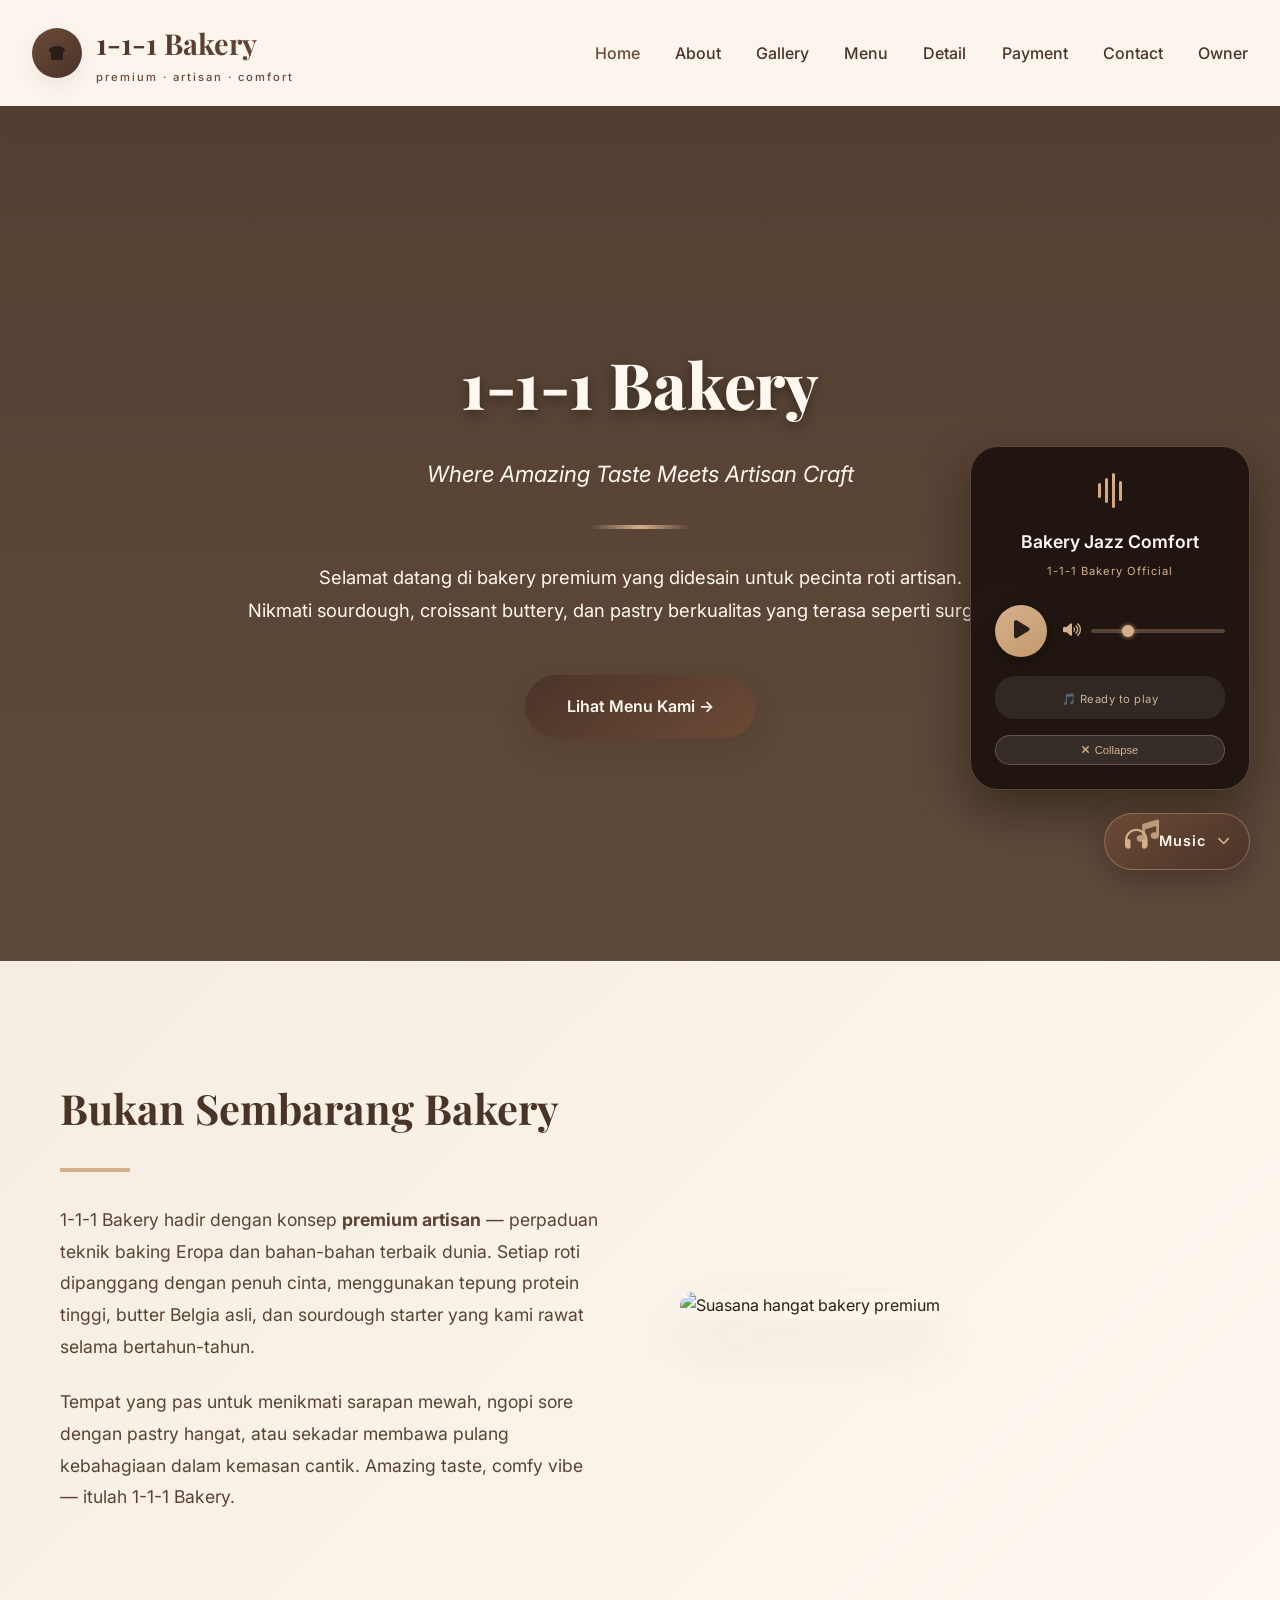
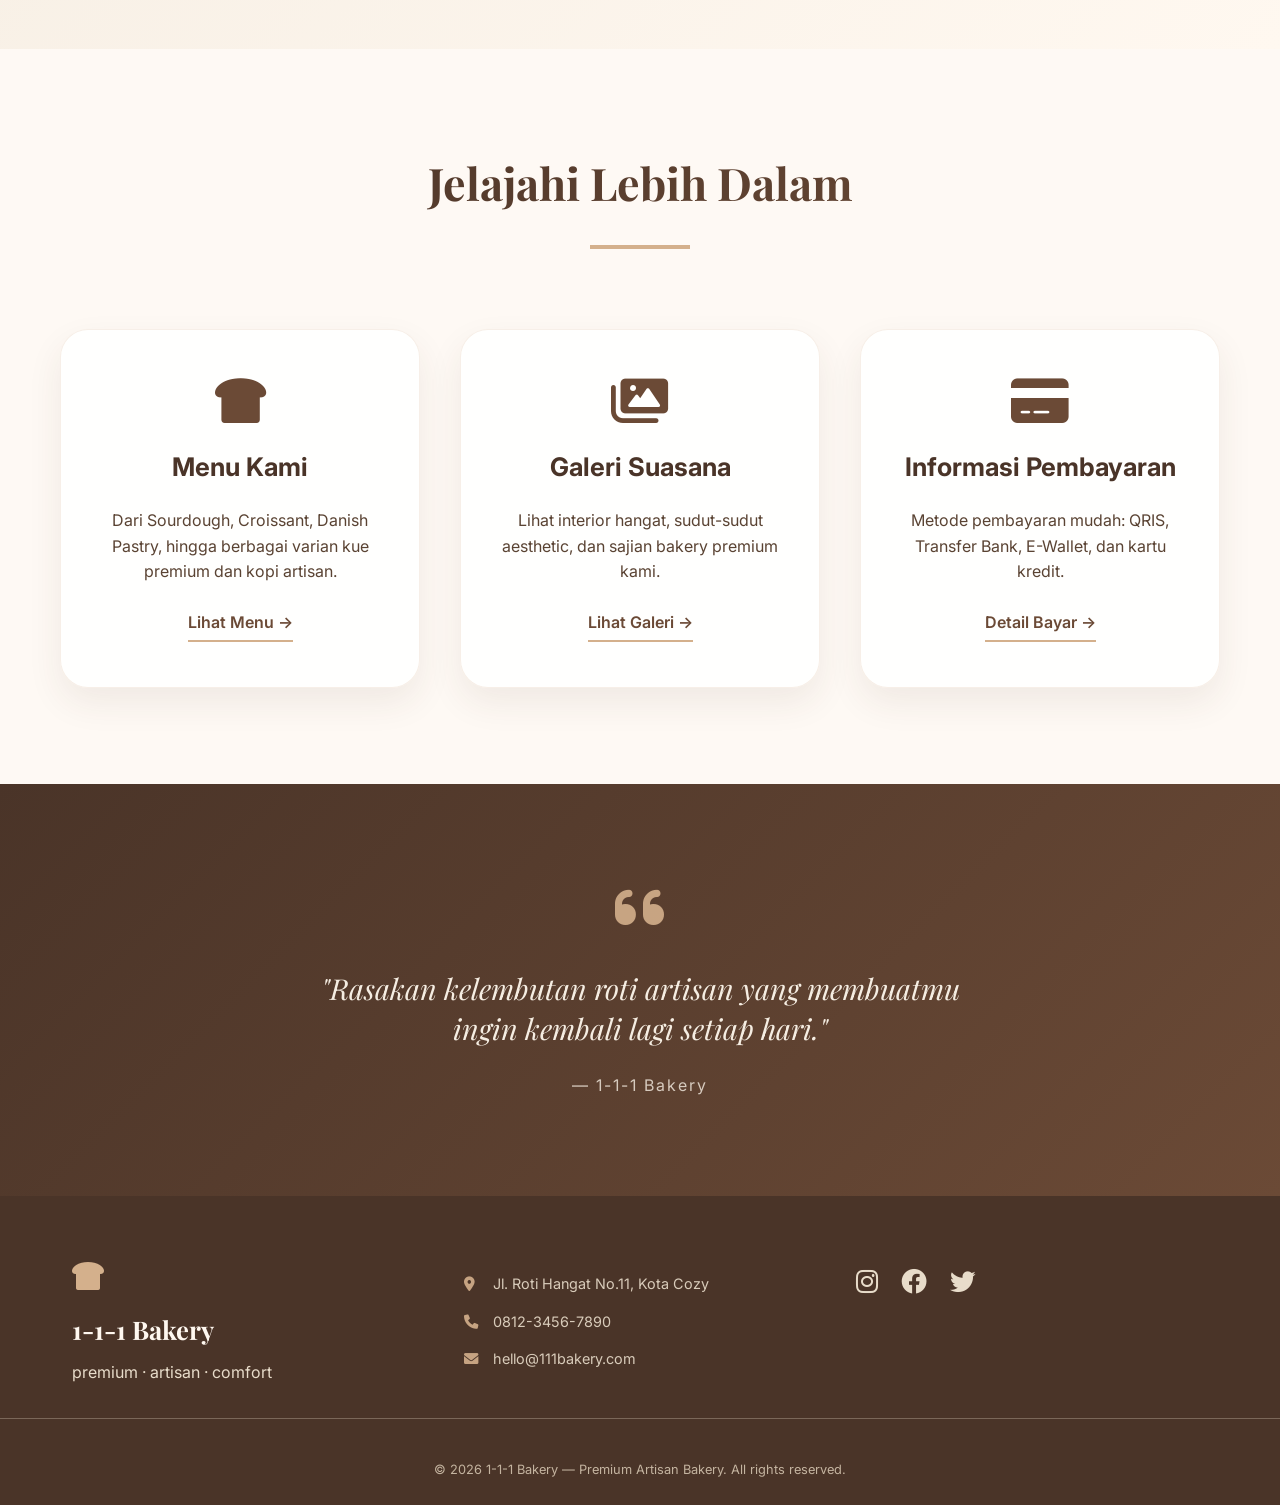
==== index.html @ 911820f9 "Update index.html" ====
<!DOCTYPE html>
<html lang="id">
<head>
    <meta charset="UTF-8">
    <meta name="viewport" content="width=device-width, initial-scale=1.0">
    <title>1-1-1 Bakery | Premium Bakery Artisan - Amazing Taste</title>
    
    <link rel="stylesheet" href="https://cdnjs.cloudflare.com/ajax/libs/font-awesome/6.0.0-beta3/css/all.min.css">
    
    <link href="https://fonts.googleapis.com/css2?family=Inter:opsz,wght@14..32,300;400;500;600;700&family=Playfair+Display:wght@400;500;600;700&display=swap" rel="stylesheet">
    
    <link rel="stylesheet" href="index.css">
</head>
<body>

    
    <audio id="bgMusic" loop preload="auto">
        <source src="YTDown.com_YouTube_10-Minute-Countdown-Timer-Cozy-Coffee-Sh_Media_ASWdTkiqeTQ_009_128k.mp3" type="audio/mpeg">
    </audio>

    
    <nav class="navbar">
        <div class="logo-area">
            <div class="logo-circle">
                <i class="fas fa-bread-slice"></i>
            </div>
            <div class="logo-text">
                <h1>1-1-1 Bakery</h1>
                <p>premium · artisan · comfort</p>
            </div>
        </div>
        <ul class="nav-links">
            <li><a href="index.html" class="active">Home</a></li>
            <li><a href="about.html">About</a></li>
            <li><a href="gallery.html">Gallery</a></li>
            <li><a href="menu.html">Menu</a></li>
            <li><a href="detail.html">Detail</a></li>
            <li><a href="payment.html">Payment</a></li>
            <li><a href="contact.html">Contact</a></li>
            <li><a href="owner.html">Owner</a></li>
          
        </ul>
    </nav>

    
    <section class="hero">
        <div class="hero-content">
            <h1>1-1-1 Bakery</h1>
            <p class="tagline">Where Amazing Taste Meets Artisan Craft</p>
            <div class="hero-divider"></div>
            <p class="hero-desc">Selamat datang di bakery premium yang didesain untuk pecinta roti artisan.<br> 
            Nikmati sourdough, croissant buttery, dan pastry berkualitas yang terasa seperti surga kecil.</p>
            <a href="menu.html" class="btn-primary">Lihat Menu Kami →</a>
        </div>
    </section>

    
    <section class="intro-story">
        <div class="container">
            <div class="story-text">
                <h2>Bukan Sembarang Bakery</h2>
                <p>1-1-1 Bakery hadir dengan konsep <strong>premium artisan</strong> — perpaduan teknik baking Eropa dan bahan-bahan terbaik dunia. Setiap roti dipanggang dengan penuh cinta, menggunakan tepung protein tinggi, butter Belgia asli, dan sourdough starter yang kami rawat selama bertahun-tahun.</p>
                <p>Tempat yang pas untuk menikmati sarapan mewah, ngopi sore dengan pastry hangat, atau sekadar membawa pulang kebahagiaan dalam kemasan cantik. Amazing taste, comfy vibe — itulah 1-1-1 Bakery.</p>
            </div>
            <div class="story-image">
                <img src="images/poto 1.jpg" alt="Suasana hangat bakery premium">
            </div>
        </div>
    </section>

   
    <section class="preview-cards">
        <div class="container">
            <h2 class="section-title">Jelajahi Lebih Dalam</h2>
            <div class="cards-grid">
                <div class="card">
                    <div class="card-icon"><i class="fas fa-bread-slice"></i></div>
                    <h3>Menu Kami</h3>
                    <p>Dari Sourdough, Croissant, Danish Pastry, hingga berbagai varian kue premium dan kopi artisan.</p>
                    <a href="menu.html" class="card-link">Lihat Menu →</a>
                </div>
                <div class="card">
                    <div class="card-icon"><i class="fas fa-images"></i></div>
                    <h3>Galeri Suasana</h3>
                    <p>Lihat interior hangat, sudut-sudut aesthetic, dan sajian bakery premium kami.</p>
                    <a href="gallery.html" class="card-link">Lihat Galeri →</a>
                </div>
                <div class="card">
                    <div class="card-icon"><i class="fas fa-credit-card"></i></div>
                    <h3>Informasi Pembayaran</h3>
                    <p>Metode pembayaran mudah: QRIS, Transfer Bank, E-Wallet, dan kartu kredit.</p>
                    <a href="payment.html" class="card-link">Detail Bayar →</a>
                </div>
            </div>
        </div>
    </section>

   
    <section class="quote-section">
        <div class="quote-content">
            <i class="fas fa-quote-left"></i>
            <p>"Rasakan kelembutan roti artisan yang membuatmu ingin kembali lagi setiap hari."</p>
            <span>— 1-1-1 Bakery</span>
        </div>
    </section>

   
    <footer>
        <div class="footer-content">
            <div class="footer-logo">
                <i class="fas fa-bread-slice"></i>
                <h3>1-1-1 Bakery</h3>
                <p>premium · artisan · comfort</p>
            </div>
            <div class="footer-contact">
                <p><i class="fas fa-map-marker-alt"></i> Jl. Roti Hangat No.11, Kota Cozy</p>
                <p><i class="fas fa-phone"></i> 0812-3456-7890</p>
                <p><i class="fas fa-envelope"></i> hello@111bakery.com</p>
            </div>
            <div class="footer-social">
                <a href="#"><i class="fab fa-instagram"></i></a>
                <a href="#"><i class="fab fa-facebook"></i></a>
                <a href="#"><i class="fab fa-twitter"></i></a>
            </div>
        </div>
        <div class="footer-bottom">
            <p>&copy; 2026 1-1-1 Bakery — Premium Artisan Bakery. All rights reserved.</p>
        </div>
    </footer>

   
    <div class="music-player-popup" id="musicPopup">
        <div class="music-toggle" id="musicToggle">
            <div class="music-icon-container">
                <i class="fas fa-headphones"></i>
                <i class="fas fa-music music-note"></i>
            </div>
            <span class="toggle-text">Music</span>
            <i class="fas fa-chevron-up expand-icon"></i>
        </div>
        
        <div class="music-player-content" id="musicContent">
            <div class="player-header">
                <div class="player-wave">
                    <span></span><span></span><span></span><span></span>
                </div>
                <h4>Bakery Jazz Comfort</h4>
                <p>1-1-1 Bakery Official</p>
            </div>
            
            <div class="player-controls">
                <button id="playPauseMusicBtn" class="play-pause-btn">
                    <i class="fas fa-play"></i>
                </button>
                <div class="volume-control">
                    <i class="fas fa-volume-up"></i>
                    <input type="range" id="volumeSlider" min="0" max="100" value="25">
                </div>
            </div>
            
            <div class="music-status" id="musicStatus">
                <span class="status-text">🎵 Ready to play</span>
            </div>
            
            <button id="closeMusicBtn" class="close-music-btn">
                <i class="fas fa-times"></i> Collapse
            </button>
        </div>
    </div>

    <script>
       
        const musicPopup = document.getElementById('musicPopup');
        const musicToggle = document.getElementById('musicToggle');
        const musicContent = document.getElementById('musicContent');
        const playPauseBtn = document.getElementById('playPauseMusicBtn');
        const volumeSlider = document.getElementById('volumeSlider');
        const musicStatus = document.getElementById('musicStatus');
        const closeBtn = document.getElementById('closeMusicBtn');
        
        const bgMusic = document.getElementById('bgMusic');
        
        let isExpanded = false;
        let isMusicPlaying = false;
        
        bgMusic.volume = 0.25;
        bgMusic.loop = true;
        
        // Toggle popup expand/collapse
        musicToggle.addEventListener('click', (e) => {
            e.stopPropagation();
            isExpanded = !isExpanded;
            if (isExpanded) {
                musicPopup.classList.add('expanded');
                musicToggle.querySelector('.expand-icon').classList.remove('fa-chevron-up');
                musicToggle.querySelector('.expand-icon').classList.add('fa-chevron-down');
            } else {
                musicPopup.classList.remove('expanded');
                musicToggle.querySelector('.expand-icon').classList.remove('fa-chevron-down');
                musicToggle.querySelector('.expand-icon').classList.add('fa-chevron-up');
            }
        });
        
       
        playPauseBtn.addEventListener('click', () => {
            if (isMusicPlaying) {
                bgMusic.pause();
                playPauseBtn.innerHTML = '<i class="fas fa-play"></i>';
                musicStatus.innerHTML = '<span class="status-text">⏸️ Music paused</span>';
                isMusicPlaying = false;
                musicToggle.classList.remove('playing');
            } else {
                bgMusic.play().catch(e => {
                    musicStatus.innerHTML = '<span class="status-text">⚠️ Click anywhere first to enable audio</span>';
                });
                playPauseBtn.innerHTML = '<i class="fas fa-pause"></i>';
                musicStatus.innerHTML = '<span class="status-text">🎧 Now playing: Jazz Music</span>';
                isMusicPlaying = true;
                musicToggle.classList.add('playing');
            }
        });
        
      
        volumeSlider.addEventListener('input', (e) => {
            const volume = e.target.value / 100;
            bgMusic.volume = volume;
            if (volume === 0) {
                document.querySelector('.volume-control i').className = 'fas fa-volume-mute';
            } else if (volume < 0.5) {
                document.querySelector('.volume-control i').className = 'fas fa-volume-down';
            } else {
                document.querySelector('.volume-control i').className = 'fas fa-volume-up';
            }
        });
        
       
        closeBtn.addEventListener('click', () => {
            isExpanded = false;
            musicPopup.classList.remove('expanded');
            musicToggle.querySelector('.expand-icon').classList.remove('fa-chevron-down');
            musicToggle.querySelector('.expand-icon').classList.add('fa-chevron-up');
        });
        
    
        setTimeout(() => {
            if (!localStorage.getItem('musicHintShown')) {
                isExpanded = true;
                musicPopup.classList.add('expanded');
                musicToggle.querySelector('.expand-icon').classList.remove('fa-chevron-up');
                musicToggle.querySelector('.expand-icon').classList.add('fa-chevron-down');
                localStorage.setItem('musicHintShown', 'true');
                setTimeout(() => {
                    if (isExpanded) {
                        isExpanded = false;
                        musicPopup.classList.remove('expanded');
                        musicToggle.querySelector('.expand-icon').classList.remove('fa-chevron-down');
                        musicToggle.querySelector('.expand-icon').classList.add('fa-chevron-up');
                    }
                }, 4000);
            }
        }, 1000);
    </script>
</body>
</html>
---- index.css ----
* {
    margin: 0;
    padding: 0;
    box-sizing: border-box;
}

body {
    font-family: 'Inter', -apple-system, BlinkMacSystemFont, sans-serif;
    background-color: #D4B08C;
    color: #2A1F18;
    line-height: 1.7;
    scroll-behavior: smooth;
    overflow-x: hidden;
}


:root {
    --warm-brown: #4A3428;
    --wood-brown: #6B4A36;
    --soft-gold: #D4B08C;
    --cream-warm: #FEF9F4;
    --beige-soft: #F5EDE2;
    --milk-white: #FFF8F0;
    --warm-shadow: rgba(75, 52, 40, 0.08);
}

.container {
    max-width: 1200px;
    margin: 0 auto;
    padding: 0 20px;
}


.navbar {
    background: rgba(254, 249, 244, 0.95);
    backdrop-filter: blur(25px);
    box-shadow: 0 8px 32px var(--warm-shadow);
    padding: 1.2rem 2rem;
    display: flex;
    justify-content: space-between;
    align-items: center;
    position: sticky;
    top: 0;
    z-index: 1000;
    animation: slideDownSoft 1s cubic-bezier(0.34, 0.16, 0.25, 1);
}

@keyframes slideDownSoft {
    from { transform: translateY(-100%); opacity: 0; }
    to { transform: translateY(0); opacity: 1; }
}

.logo-area {
    display: flex;
    align-items: center;
    gap: 14px;
}

.logo-circle {
    background: linear-gradient(145deg, var(--wood-brown), var(--warm-brown));
    width: 50px;
    height: 50px;
    border-radius: 50%;
    display: flex;
    align-items: center;
    justify-content: center;
    box-shadow: 0 8px 20px var(--warm-shadow);
    transition: all 0.5s cubic-bezier(0.34, 1.56, 0.64, 1);
    animation: softFloat 7s ease-in-out infinite;
}

@keyframes softFloat {
    0%, 100% { transform: translateY(0) scale(1); }
    50% { transform: translateY(-3px) scale(1.03); }
}

.logo-circle:hover {
    transform: scale(1.08) rotate(180deg);
}

.logo-circle img {
    width: 120%;
    height: 120%;
    object-fit: contain;
}

.logo-text h1 {
    font-family: 'Playfair Display', serif;
    font-size: 1.8rem;
    background: linear-gradient(135deg, var(--warm-brown), var(--wood-brown));
    -webkit-background-clip: text;
    -webkit-text-fill-color: transparent;
    background-clip: text;
}

.logo-text p {
    font-size: 0.7rem;
    font-weight: 500;
    color: var(--wood-brown);
    letter-spacing: 2px;
}

.nav-links {
    display: flex;
    gap: 2.2rem;
    list-style: none;
}

.nav-links a {
    text-decoration: none;
    font-weight: 500;
    color: var(--warm-brown);
    position: relative;
    padding: 10px 0;
    transition: all 0.4s ease;
}

.nav-links a::before {
    content: '';
    position: absolute;
    width: 0;
    height: 2px;
    bottom: 0;
    left: 50%;
    background: var(--soft-gold);
    transition: width 0.4s ease;
    transform: translateX(-50%);
}

.nav-links a:hover::before {
    width: 100%;
}

.nav-links a:hover,
.nav-links a.active {
    color: var(--wood-brown);
    transform: translateY(-1px);
}



.hero {
    background: url("bg.png") center/cover no-repeat;
    min-height: 95vh;
    display: flex;
    align-items: center;
    justify-content: center;
    text-align: center;
    position: relative;
}

.hero::before {
    content: '';
    position: absolute;
    top: 0;
    left: 0;
    right: 0;
    bottom: 0;
    background: rgba(0, 0, 0, 0.2);
    z-index: 1;
}

.hero-content {
    position: relative;
    z-index: 2;
    color: #FFF8F0;
    max-width: 850px;
    padding: 3rem 2rem;
    animation: fadeInUpSoft 1.4s cubic-bezier(0.34, 0.16, 0.25, 1);
}

@keyframes fadeInUpSoft {
    from { opacity: 0; transform: translateY(40px); }
    to { opacity: 1; transform: translateY(0); }
}


.hero-content h1 {
    font-family: 'Playfair Display', serif;
    font-size: clamp(2.5rem, 5vw, 4.2rem);
    font-weight: 800;
    margin-bottom: 1rem;
    text-shadow: 0 4px 12px rgba(0,0,0,0.4);
    animation: heroTitleSoft 2s cubic-bezier(0.34, 1.56, 0.64, 1);
}

@keyframes heroTitleSoft {
    0% { opacity: 0; transform: scale(0.8) translateY(30px); }
    100% { opacity: 1; transform: scale(1) translateY(0); }
}

.tagline {
    font-size: 1.4rem;
    margin: 1rem 0 2rem;
    font-style: italic;
    opacity: 0;
    animation: fadeInUpSoft 1.2s 0.6s forwards;
}

.hero-divider {
    width: 100px;
    height: 4px;
    background: linear-gradient(90deg, transparent, var(--soft-gold), transparent);
    margin: 2rem auto;
    border-radius: 2px;
    opacity: 0;
    animation: fadeInUpSoft 1.2s 1.2s forwards;
}

.hero-desc {
    font-size: 1.15rem;
    margin-bottom: 3rem;
    line-height: 1.8;
    opacity: 0;
    animation: fadeInUpSoft 1.2s 1.6s forwards;
}

.btn-primary {
    display: inline-block;
    background: linear-gradient(145deg, var(--warm-brown), var(--wood-brown));
    color: #FFF8F0;
    padding: 18px 42px;
    border-radius: 50px;
    text-decoration: none;
    font-weight: 600;
    transition: all 0.5s cubic-bezier(0.34, 1.56, 0.64, 1);
    box-shadow: 0 10px 25px rgba(74,52,40,0.3);
    opacity: 0;
    animation: fadeInUpSoft 1.2s 2s forwards;
}

.btn-primary:hover {
    transform: translateY(-4px);
    box-shadow: 0 20px 40px rgba(74,52,40,0.4);
}








.hero {
    background: linear-gradient(rgba(74,52,40,0.78), rgba(74,52,40,0.68)), url('images/hero-bg.jpg');
    background-size: cover;
    background-position: center;
    min-height: 95vh;
    display: flex;
    align-items: center;
    justify-content: center;
    text-align: center;
    position: relative;
}

.hero-content {
    color: #FFF8F0;
    max-width: 850px;
    padding: 3rem 2rem;
    animation: fadeInUpSoft 1.4s cubic-bezier(0.34, 0.16, 0.25, 1);
}

@keyframes fadeInUpSoft {
    from { opacity: 0; transform: translateY(40px); }
    to { opacity: 1; transform: translateY(0); }
}


.hero-content h1 {
    font-family: 'Playfair Display', serif;
    font-size: clamp(2.5rem, 5vw, 4.2rem);
    font-weight: 800;
    margin-bottom: 1rem;
    text-shadow: 0 4px 12px rgba(0,0,0,0.4);
    animation: heroTitleSoft 2s cubic-bezier(0.34, 1.56, 0.64, 1);
}

@keyframes heroTitleSoft {
    0% { opacity: 0; transform: scale(0.8) translateY(30px); }
    100% { opacity: 1; transform: scale(1) translateY(0); }
}

.tagline {
    font-size: 1.4rem;
    margin: 1rem 0 2rem;
    font-style: italic;
    opacity: 0;
    animation: fadeInUpSoft 1.2s 0.6s forwards;
}

.hero-divider {
    width: 100px;
    height: 4px;
    background: linear-gradient(90deg, transparent, var(--soft-gold), transparent);
    margin: 2rem auto;
    border-radius: 2px;
    opacity: 0;
    animation: fadeInUpSoft 1.2s 1.2s forwards;
}

.hero-desc {
    font-size: 1.15rem;
    margin-bottom: 3rem;
    line-height: 1.8;
    opacity: 0;
    animation: fadeInUpSoft 1.2s 1.6s forwards;
}

.btn-primary {
    display: inline-block;
    background: linear-gradient(145deg, var(--warm-brown), var(--wood-brown));
    color: #FFF8F0;
    padding: 18px 42px;
    border-radius: 50px;
    text-decoration: none;
    font-weight: 600;
    transition: all 0.5s cubic-bezier(0.34, 1.56, 0.64, 1);
    box-shadow: 0 10px 25px rgba(74,52,40,0.3);
    opacity: 0;
    animation: fadeInUpSoft 1.2s 2s forwards;
}

.btn-primary:hover {
    transform: translateY(-4px);
    box-shadow: 0 20px 40px rgba(74,52,40,0.4);
}


.intro-story {
    padding: 7rem 2rem;
    background: linear-gradient(135deg, var(--beige-soft) 0%, var(--milk-white) 100%);
}

.intro-story .container {
    display: grid;
    grid-template-columns: 1fr 1fr;
    gap: 5rem;
    align-items: center;
}

.story-text h2 {
    font-family: 'Playfair Display', serif;
    font-size: 2.6rem;
    color: var(--warm-brown);
    margin-bottom: 2rem;
}

.story-text h2::after {
    content: '';
    display: block;
    width: 70px;
    height: 4px;
    background: var(--soft-gold);
    margin-top: 1.5rem;
}

.story-text p {
    color: #5A4333;
    line-height: 1.8;
    margin-bottom: 1.5rem;
    font-size: 1.1rem;
}

.story-image img {
    width: 100%;
    border-radius: 32px;
    box-shadow: 0 30px 60px var(--warm-shadow);
    transition: all 0.6s cubic-bezier(0.34, 1.56, 0.64, 1);
}

.story-image img:hover {
    transform: translateY(-10px);
}




.preview-cards {
    padding: 6rem 2rem;
    background: var(--cream-warm);
}

.section-title {
    text-align: center;
    font-family: 'Playfair Display', serif;
    font-size: 2.8rem;
    background: linear-gradient(135deg, var(--warm-brown), var(--wood-brown));
    -webkit-background-clip: text;
    -webkit-text-fill-color: transparent;
    margin-bottom: 5rem;
}

.section-title::after {
    content: '';
    display: block;
    width: 100px;
    height: 4px;
    background: var(--soft-gold);
    margin: 1.5rem auto 0;
}

.cards-grid {
    display: grid;
    grid-template-columns: repeat(auto-fit, minmax(300px, 1fr));
    gap: 2.5rem;
    max-width: 1200px;
    margin: 0 auto;
}

.card {
    background: rgba(255,255,255,0.9);
    border-radius: 28px;
    padding: 2.8rem 2.2rem;
    text-align: center;
    box-shadow: 0 15px 35px var(--warm-shadow);
    transition: all 0.5s cubic-bezier(0.34, 1.56, 0.64, 1);
    border: 1px solid rgba(212,176,140,0.2);
}

.card:hover {
    transform: translateY(-10px);
    box-shadow: 0 25px 50px rgba(0,0,0,0.12);
}

.card-icon i {
    font-size: 3.2rem;
    color: var(--wood-brown);
    margin-bottom: 1.2rem;
}

.card h3 {
    font-size: 1.6rem;
    color: var(--warm-brown);
    margin-bottom: 1.2rem;
}

.card p {
    color: #5A4333;
    margin-bottom: 1.5rem;
    line-height: 1.6;
}

.card-link {
    display: inline-block;
    color: var(--wood-brown);
    font-weight: 600;
    text-decoration: none;
    border-bottom: 2px solid var(--soft-gold);
    padding-bottom: 4px;
    transition: all 0.3s ease;
}

.card-link:hover {
    color: var(--warm-brown);
    border-bottom-color: var(--warm-brown);
}


.quote-section {
    background: linear-gradient(135deg, var(--warm-brown), var(--wood-brown));
    color: #F5EDE2;
    text-align: center;
    padding: 6rem 2rem;
}

.quote-content i {
    font-size: 3.5rem;
    color: var(--soft-gold);
    margin-bottom: 2rem;
    opacity: 0.9;
}

.quote-content p {
    font-size: 1.8rem;
    font-family: 'Playfair Display', serif;
    font-style: italic;
    max-width: 700px;
    margin: 0 auto 1.5rem;
    line-height: 1.4;
}

.quote-content span {
    font-size: 1rem;
    letter-spacing: 2px;
    opacity: 0.8;
}


footer {
    background: var(--warm-brown);
    color: #E8DCCA;
    padding: 4rem 0 1.5rem;
}

.footer-content {
    display: grid;
    grid-template-columns: repeat(auto-fit, minmax(250px, 1fr));
    gap: 2.5rem;
    max-width: 1200px;
    margin: 0 auto;
    padding: 0 2rem;
}

.footer-logo i {
    font-size: 2rem;
    color: var(--soft-gold);
    margin-bottom: 1rem;
}

.footer-logo h3 {
    font-family: 'Playfair Display', serif;
    font-size: 1.6rem;
    margin-bottom: 0.5rem;
    color: #FFF8F0;
}

.footer-contact p {
    margin: 0.8rem 0;
    font-size: 0.9rem;
    opacity: 0.9;
}

.footer-contact i {
    width: 25px;
    color: var(--soft-gold);
}

.footer-social a {
    color: #E8DCCA;
    font-size: 1.6rem;
    margin-right: 1.2rem;
    transition: all 0.3s ease;
    display: inline-block;
}

.footer-social a:hover {
    color: var(--soft-gold);
    transform: translateY(-3px);
}

.footer-bottom {
    text-align: center;
    padding-top: 2.5rem;
    margin-top: 2rem;
    border-top: 1px solid rgba(232,220,202,0.3);
    font-size: 0.8rem;
    color: #C4B4A0;
}


.music-player-popup {
    position: fixed;
    bottom: 30px;
    right: 30px;
    z-index: 2000;
    font-family: 'Inter', sans-serif;
}


.music-toggle {
    background: linear-gradient(145deg, var(--warm-brown), #3D2A1F);
    backdrop-filter: blur(12px);
    padding: 14px 20px;
    border-radius: 60px;
    display: flex;
    align-items: center;
    gap: 12px;
    cursor: pointer;
    box-shadow: 0 10px 30px rgba(0,0,0,0.25);
    transition: all 0.4s cubic-bezier(0.34, 1.56, 0.64, 1);
    border: 1px solid rgba(212,176,140,0.4);
    position: relative;
    z-index: 2;
}

.music-toggle:hover {
    transform: scale(1.05);
    box-shadow: 0 15px 35px rgba(0,0,0,0.3);
    border-color: var(--soft-gold);
}

.music-toggle.playing {
    background: linear-gradient(145deg, var(--wood-brown), var(--warm-brown));
    animation: pulseGlow 2s ease-in-out infinite;
}

@keyframes pulseGlow {
    0%, 100% { box-shadow: 0 10px 30px rgba(212,176,140,0.3); }
    50% { box-shadow: 0 10px 35px rgba(212,176,140,0.6); }
}

.music-icon-container {
    position: relative;
}

.music-icon-container i {
    font-size: 1.4rem;
    color: var(--soft-gold);
}

.music-note {
    position: absolute;
    top: -8px;
    right: -12px;
    font-size: 0.7rem;
    opacity: 0.8;
}

.toggle-text {
    font-weight: 600;
    color: #FFF8F0;
    font-size: 0.9rem;
    letter-spacing: 1px;
}

.expand-icon {
    color: var(--soft-gold);
    font-size: 0.8rem;
    transition: transform 0.3s ease;
}


.music-player-content {
    position: absolute;
    bottom: 80px;
    right: 0;
    width: 280px;
    background: rgba(30, 20, 15, 0.95);
    backdrop-filter: blur(20px);
    border-radius: 28px;
    padding: 1.5rem;
    box-shadow: 0 20px 50px rgba(0,0,0,0.4);
    border: 1px solid rgba(212,176,140,0.3);
    opacity: 0;
    visibility: hidden;
    transform: translateY(20px) scale(0.95);
    transition: all 0.4s cubic-bezier(0.34, 1.56, 0.64, 1);
    pointer-events: none;
}

.music-player-popup.expanded .music-player-content {
    opacity: 1;
    visibility: visible;
    transform: translateY(0) scale(1);
    pointer-events: all;
}

.music-player-popup.expanded .music-toggle {
    background: linear-gradient(145deg, var(--wood-brown), var(--warm-brown));
}


.player-header {
    text-align: center;
    margin-bottom: 1.5rem;
}

.player-wave {
    display: flex;
    justify-content: center;
    align-items: center;
    gap: 4px;
    margin-bottom: 1rem;
    height: 40px;
}

.player-wave span {
    width: 3px;
    height: 20px;
    background: linear-gradient(180deg, var(--soft-gold), #D4A373);
    border-radius: 3px;
    animation: waveAnim 1.2s ease-in-out infinite;
}

.player-wave span:nth-child(1) { animation-delay: 0s; height: 15px; }
.player-wave span:nth-child(2) { animation-delay: 0.2s; height: 25px; }
.player-wave span:nth-child(3) { animation-delay: 0.4s; height: 35px; }
.player-wave span:nth-child(4) { animation-delay: 0.6s; height: 20px; }

@keyframes waveAnim {
    0%, 100% { transform: scaleY(1); }
    50% { transform: scaleY(0.5); }
}

.player-header h4 {
    color: #FFF8F0;
    font-size: 1.1rem;
    margin-bottom: 0.3rem;
    font-weight: 600;
}

.player-header p {
    color: var(--soft-gold);
    font-size: 0.7rem;
    letter-spacing: 1px;
}


.player-controls {
    display: flex;
    align-items: center;
    justify-content: space-between;
    gap: 1rem;
    margin-bottom: 1.2rem;
}

.play-pause-btn {
    width: 52px;
    height: 52px;
    border-radius: 50%;
    background: linear-gradient(145deg, var(--soft-gold), #C49A6C);
    border: none;
    cursor: pointer;
    display: flex;
    align-items: center;
    justify-content: center;
    transition: all 0.3s ease;
    box-shadow: 0 4px 15px rgba(0,0,0,0.3);
}

.play-pause-btn:hover {
    transform: scale(1.08);
    box-shadow: 0 8px 25px rgba(212,176,140,0.5);
}

.play-pause-btn i {
    font-size: 1.3rem;
    color: #2A1F18;
    margin-left: 2px;
}

.volume-control {
    display: flex;
    align-items: center;
    gap: 10px;
    flex: 1;
}

.volume-control i {
    color: var(--soft-gold);
    font-size: 0.9rem;
}

.volume-control input {
    flex: 1;
    height: 4px;
    -webkit-appearance: none;
    background: rgba(212,176,140,0.3);
    border-radius: 5px;
    outline: none;
    cursor: pointer;
}

.volume-control input::-webkit-slider-thumb {
    -webkit-appearance: none;
    width: 12px;
    height: 12px;
    border-radius: 50%;
    background: var(--soft-gold);
    cursor: pointer;
    box-shadow: 0 0 5px rgba(212,176,140,0.8);
}


.music-status {
    text-align: center;
    margin-bottom: 1rem;
    padding: 8px;
    background: rgba(255,255,255,0.08);
    border-radius: 20px;
}

.status-text {
    font-size: 0.7rem;
    color: #C4B4A0;
    letter-spacing: 0.5px;
}


.close-music-btn {
    width: 100%;
    background: rgba(255,255,255,0.1);
    border: 1px solid rgba(212,176,140,0.3);
    padding: 8px;
    border-radius: 40px;
    color: var(--soft-gold);
    font-size: 0.7rem;
    cursor: pointer;
    transition: all 0.3s ease;
    display: flex;
    align-items: center;
    justify-content: center;
    gap: 6px;
}

.close-music-btn:hover {
    background: rgba(212,176,140,0.2);
}


@media (max-width: 768px) {

 
    .navbar {
        padding: 1rem;
        flex-direction: column;
        align-items: flex-start;
    }

    .nav-links {
        flex-wrap: wrap;
        gap: 1rem;
        margin-top: 10px;
    }

  
    .about-hero {
        height: auto;
        padding: 100px 20px;
        border-radius: 0;
    }

    .hero-content h1 {
        font-size: 2rem;
    }

    .hero-content p {
        font-size: 1rem;
        padding: 12px 20px;
    }

   
    .container {
        grid-template-columns: 1fr; /* dari 2 kolom jadi 1 */
        gap: 40px;
        padding: 0 20px;
    }

    .story-image img {
        height: 300px;
    }

  
    .exp-row {
        grid-template-columns: 1fr;
        padding: 30px;
        gap: 30px;
    }

    .exp-row.reverse {
        direction: ltr;
    }

   
    .stats .container {
        flex-direction: column;
        gap: 2rem;
    }

    
    .timeline {
        border-radius: 0;
        padding: 80px 20px;
    }

   
    .footer-content {
        flex-direction: column;
        text-align: center;
        align-items: center;
    }

}
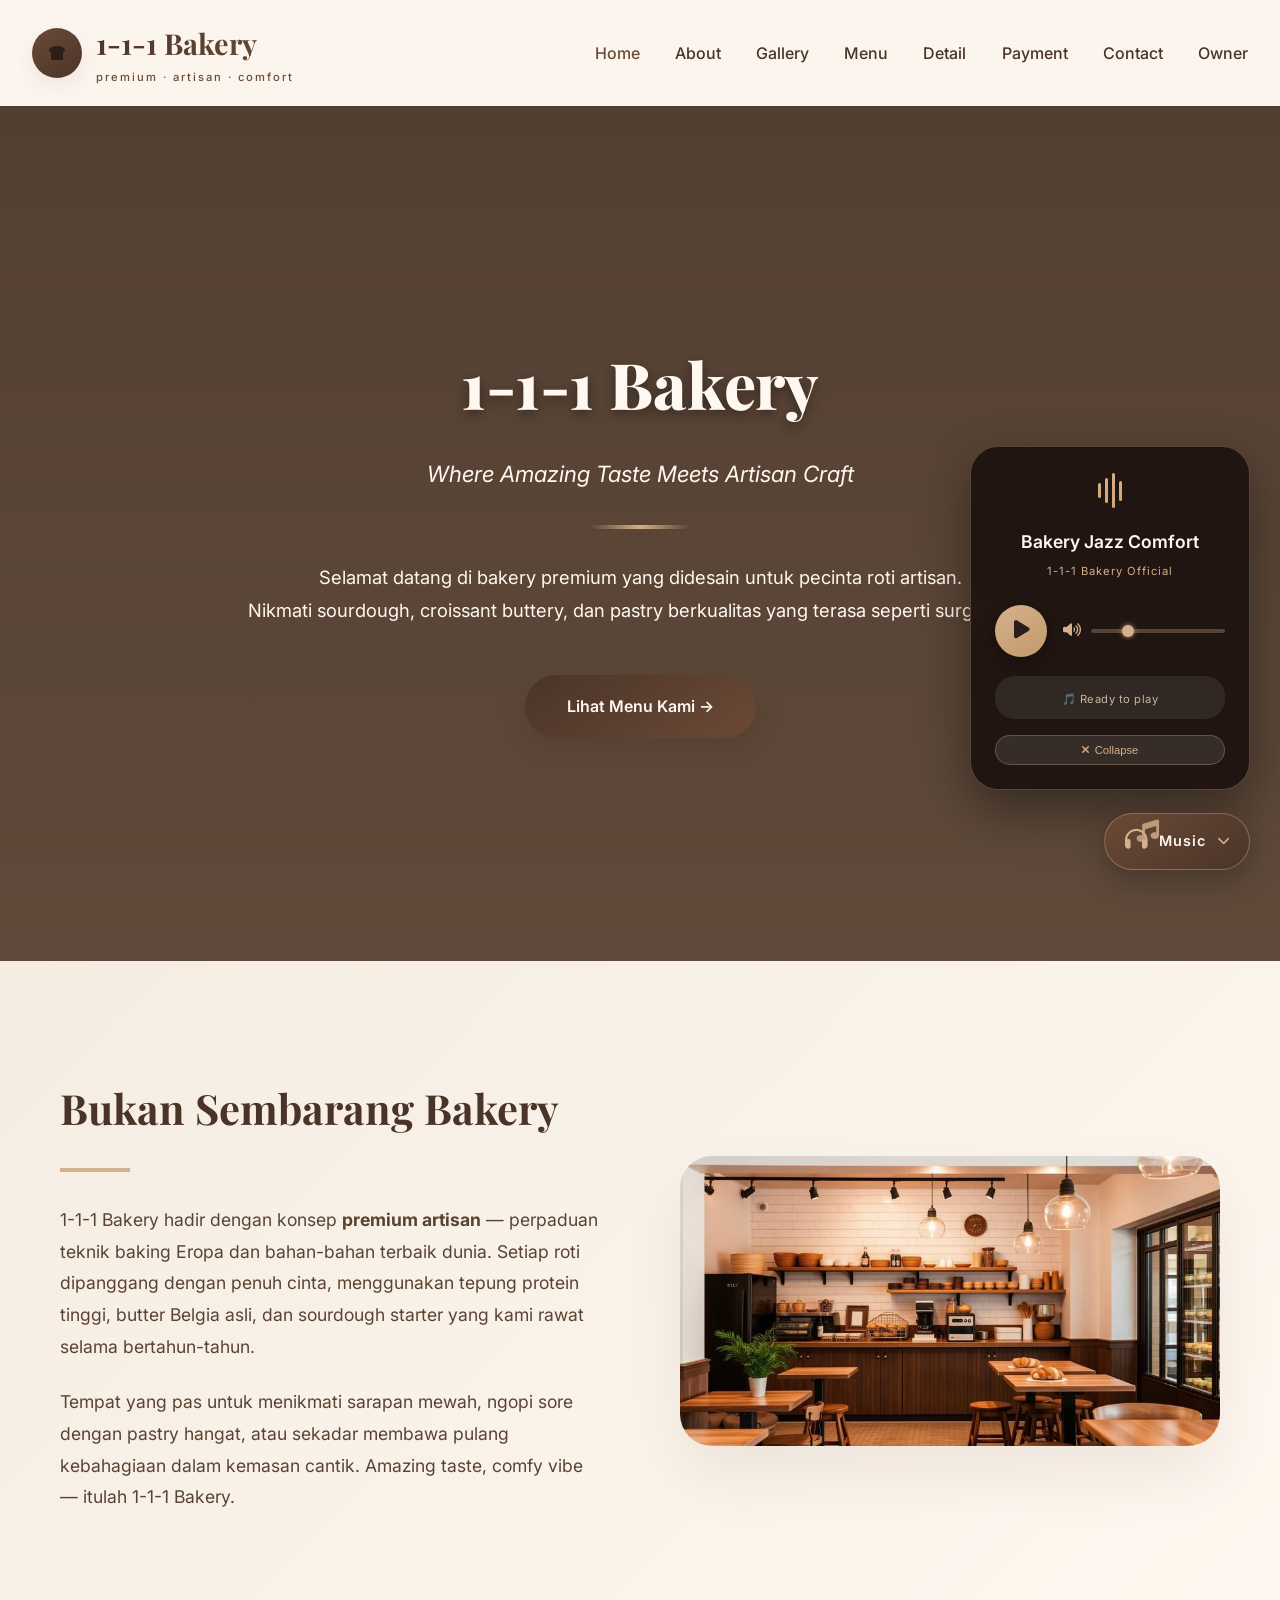
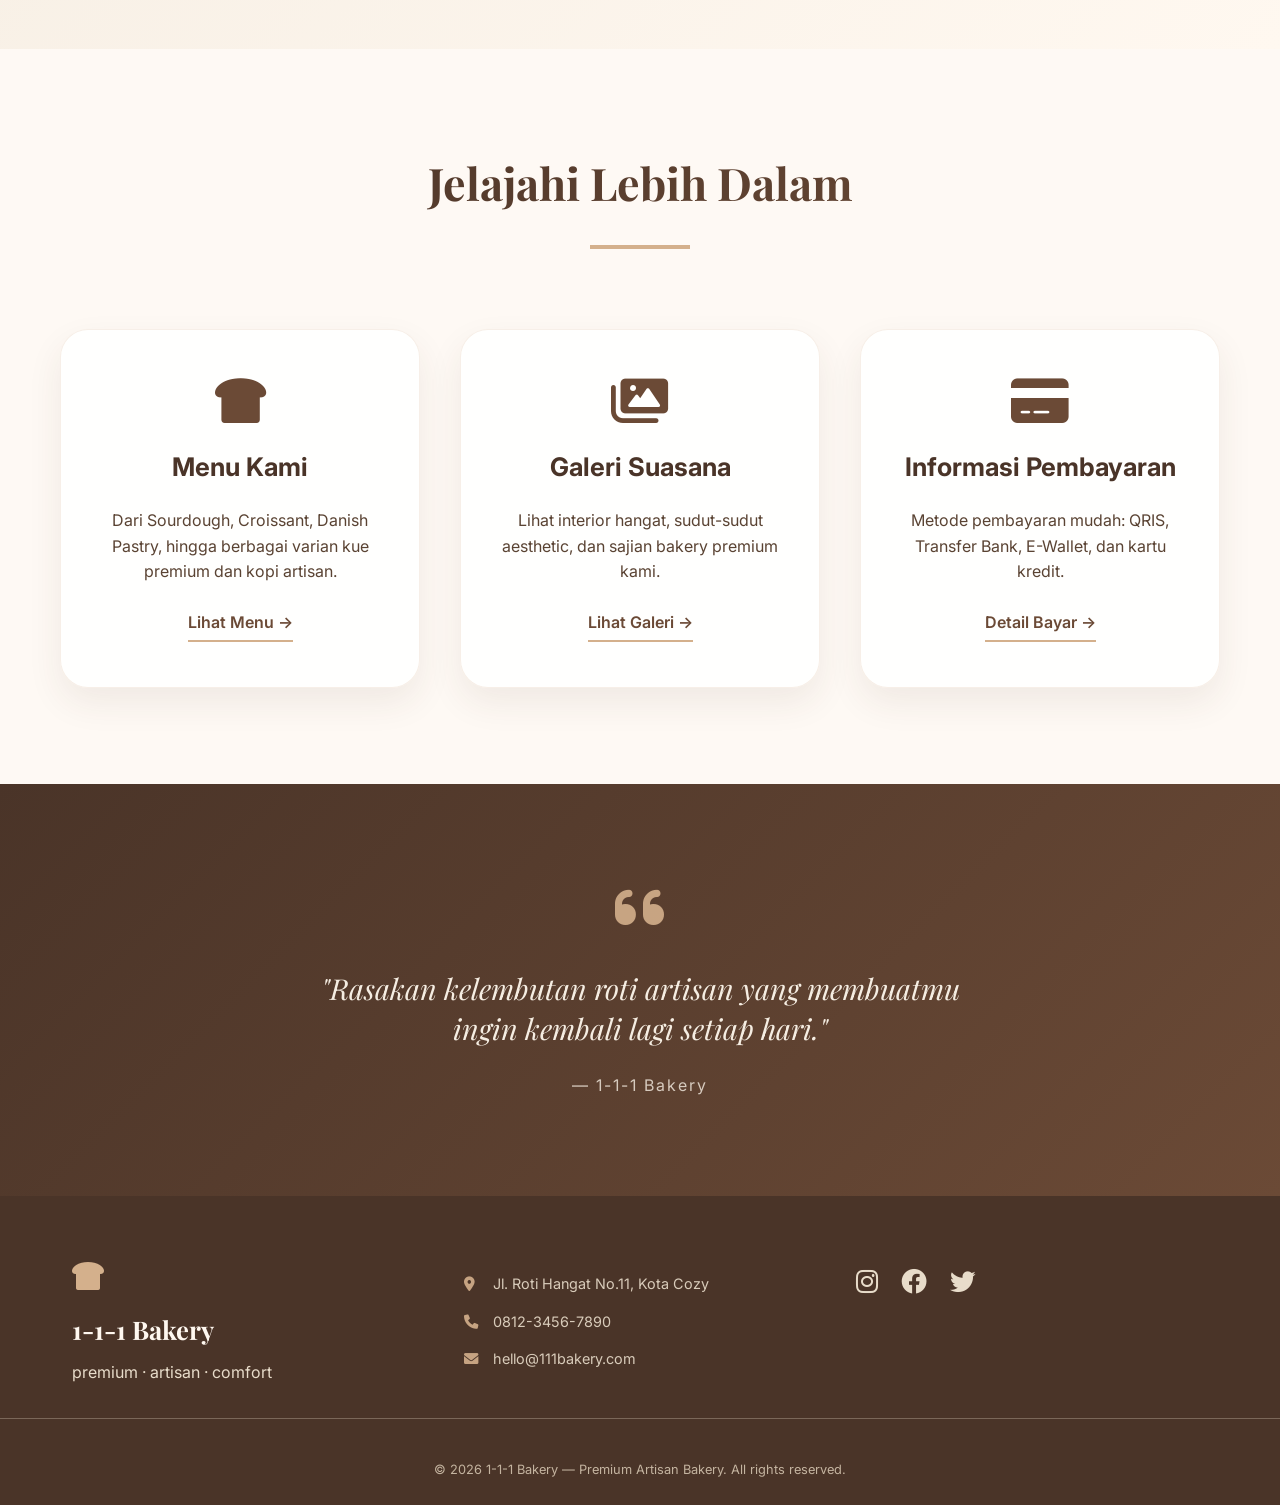
==== commit aa571446: "Update index.html" ====
--- a/index.html
+++ b/index.html
@@ -63,7 +63,7 @@
                 <p>Tempat yang pas untuk menikmati sarapan mewah, ngopi sore dengan pastry hangat, atau sekadar membawa pulang kebahagiaan dalam kemasan cantik. Amazing taste, comfy vibe — itulah 1-1-1 Bakery.</p>
             </div>
             <div class="story-image">
-                <img src="images/poto 1.jpg" alt="Suasana hangat bakery premium">
+                <img src="poto 1.jpg" alt="Suasana hangat bakery premium">
             </div>
         </div>
     </section>
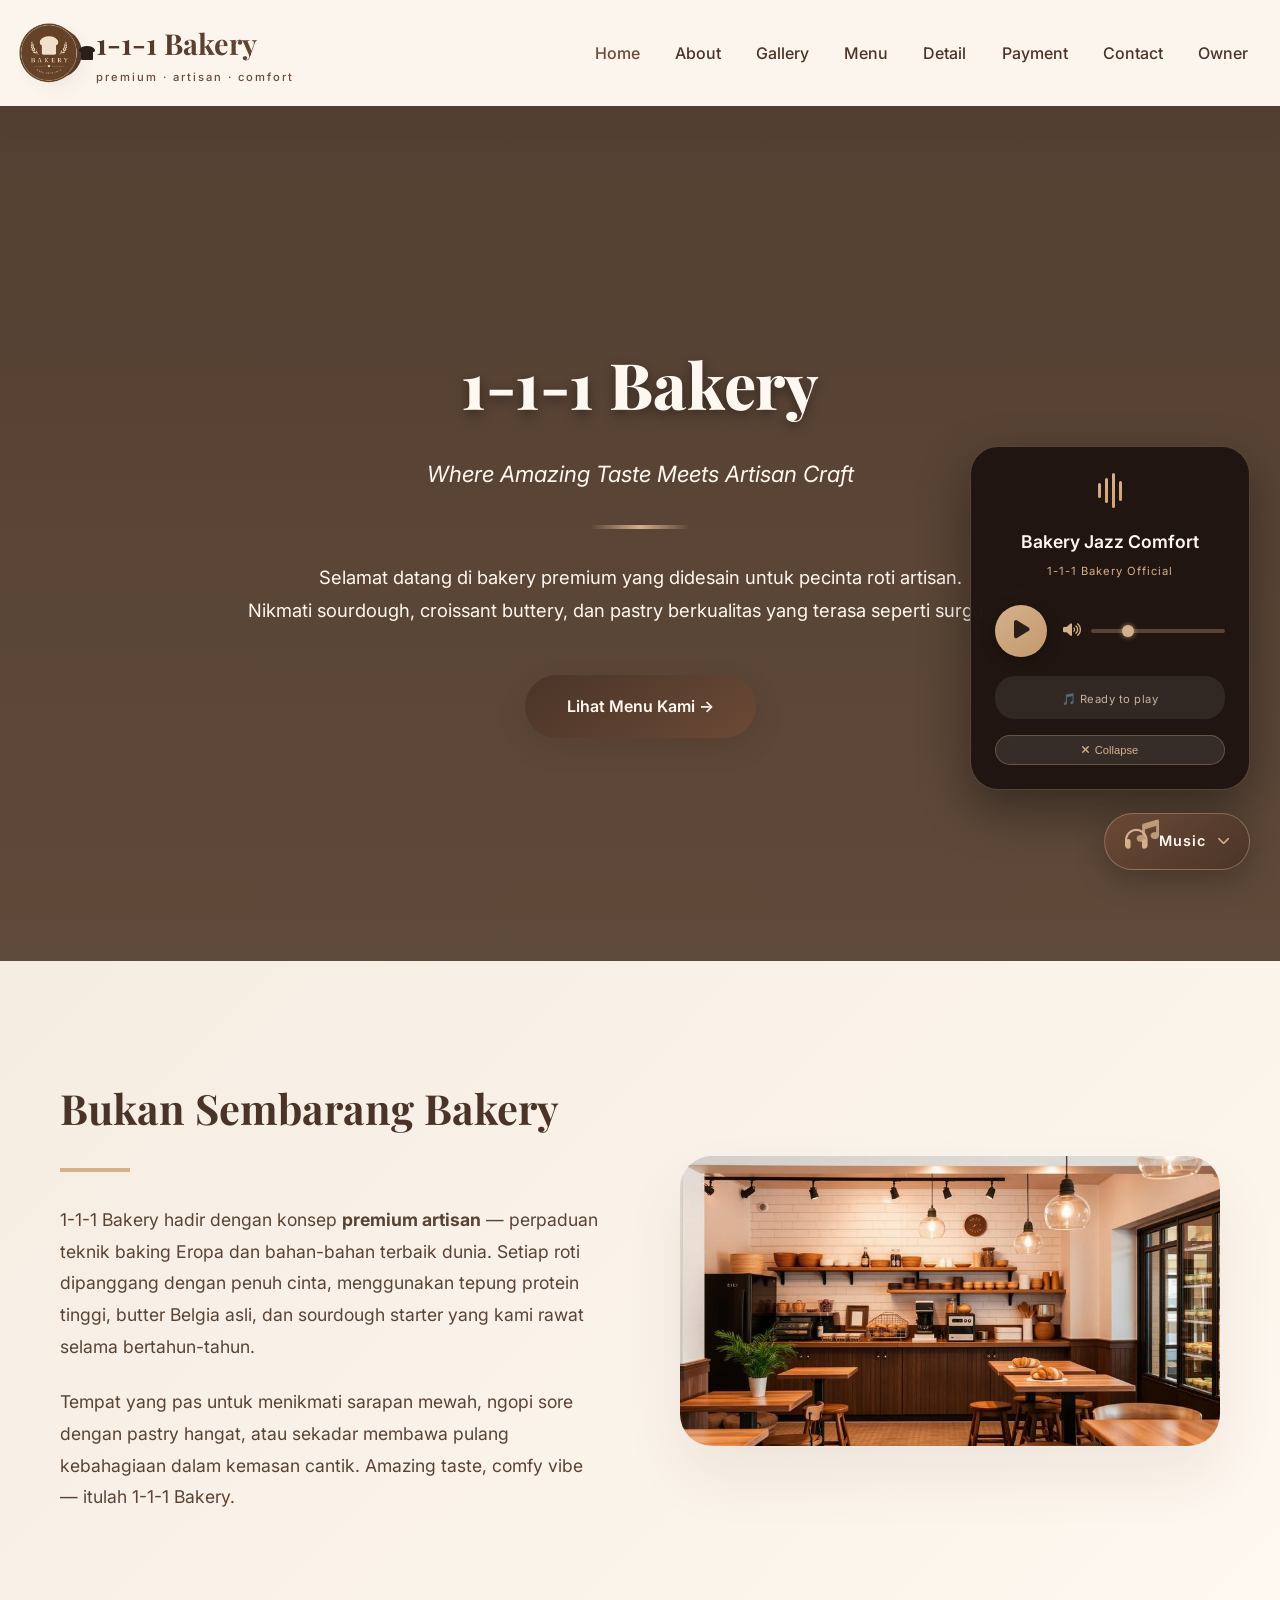
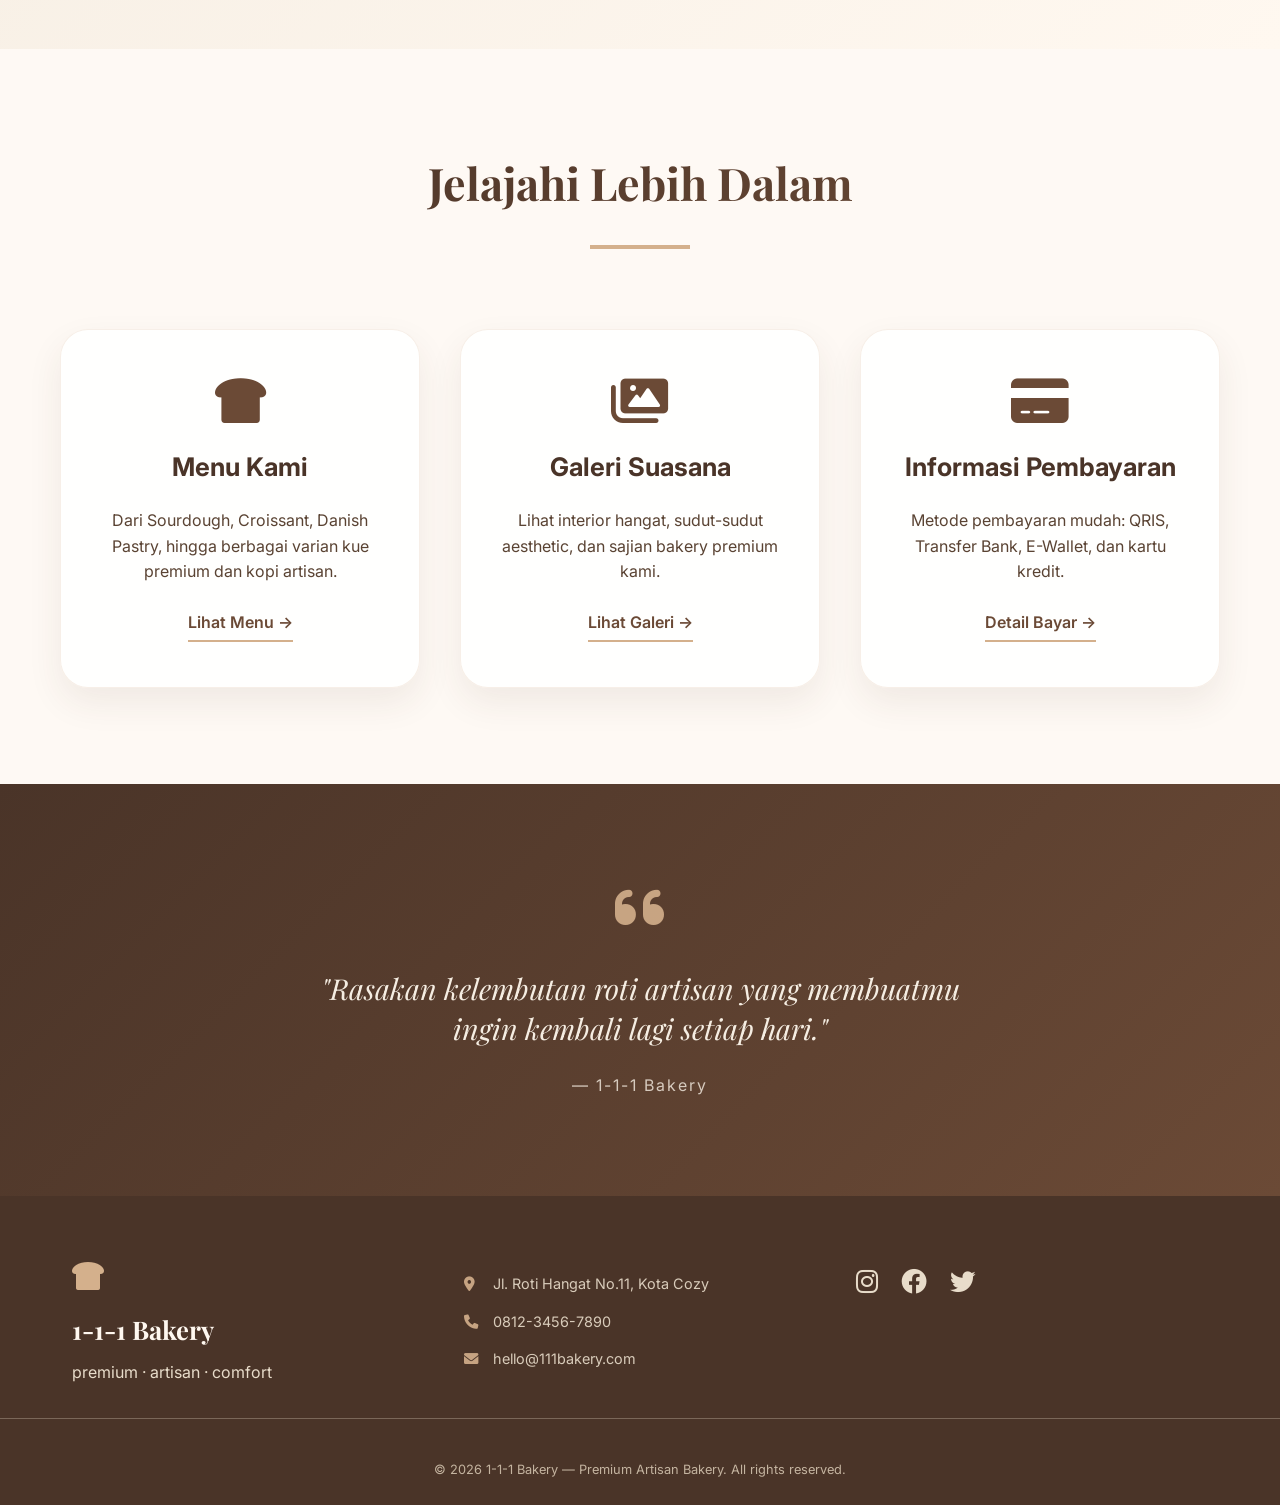
==== commit 8b2ad536: "Update index.html" ====
--- a/index.html
+++ b/index.html
@@ -19,9 +19,10 @@
     </audio>
 
     
-    <nav class="navbar">
+  <nav class="navbar">
         <div class="logo-area">
             <div class="logo-circle">
+                <img src="logo.png" alt="Logo Bakery">
                 <i class="fas fa-bread-slice"></i>
             </div>
             <div class="logo-text">
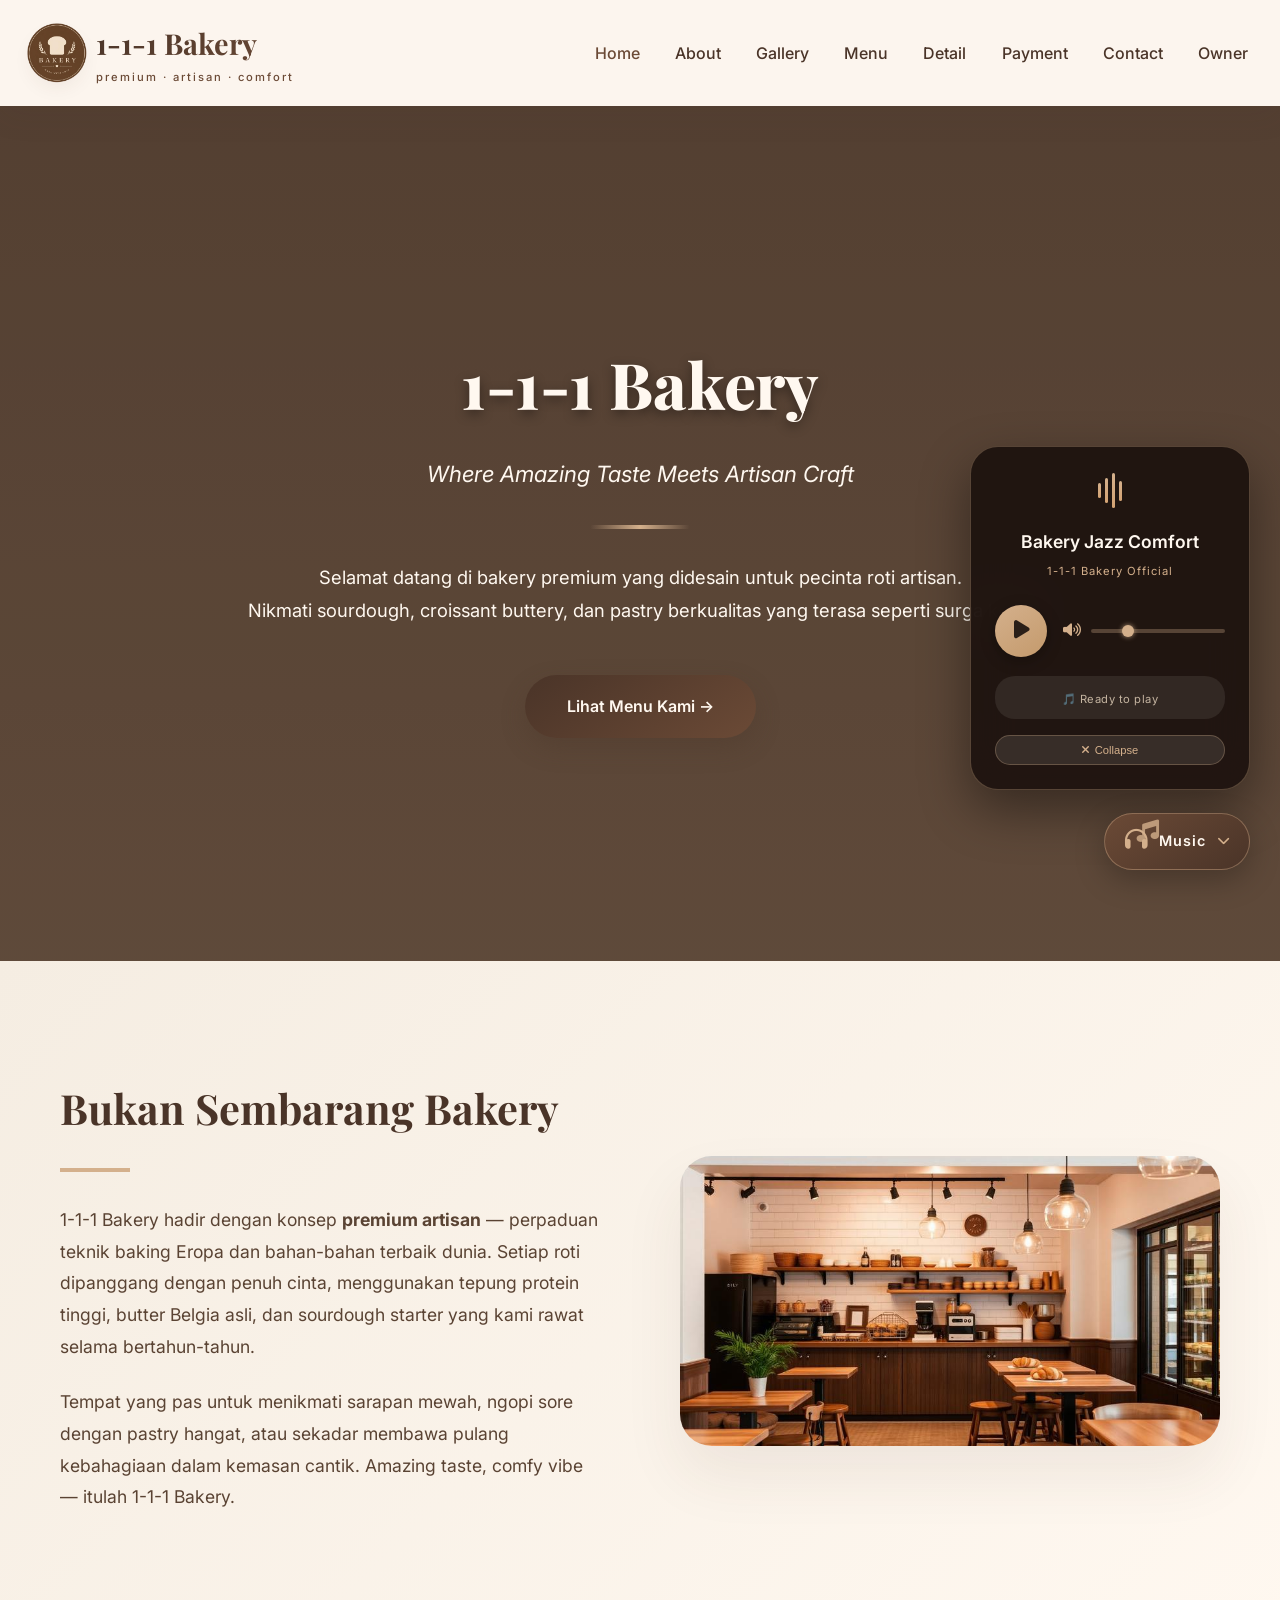
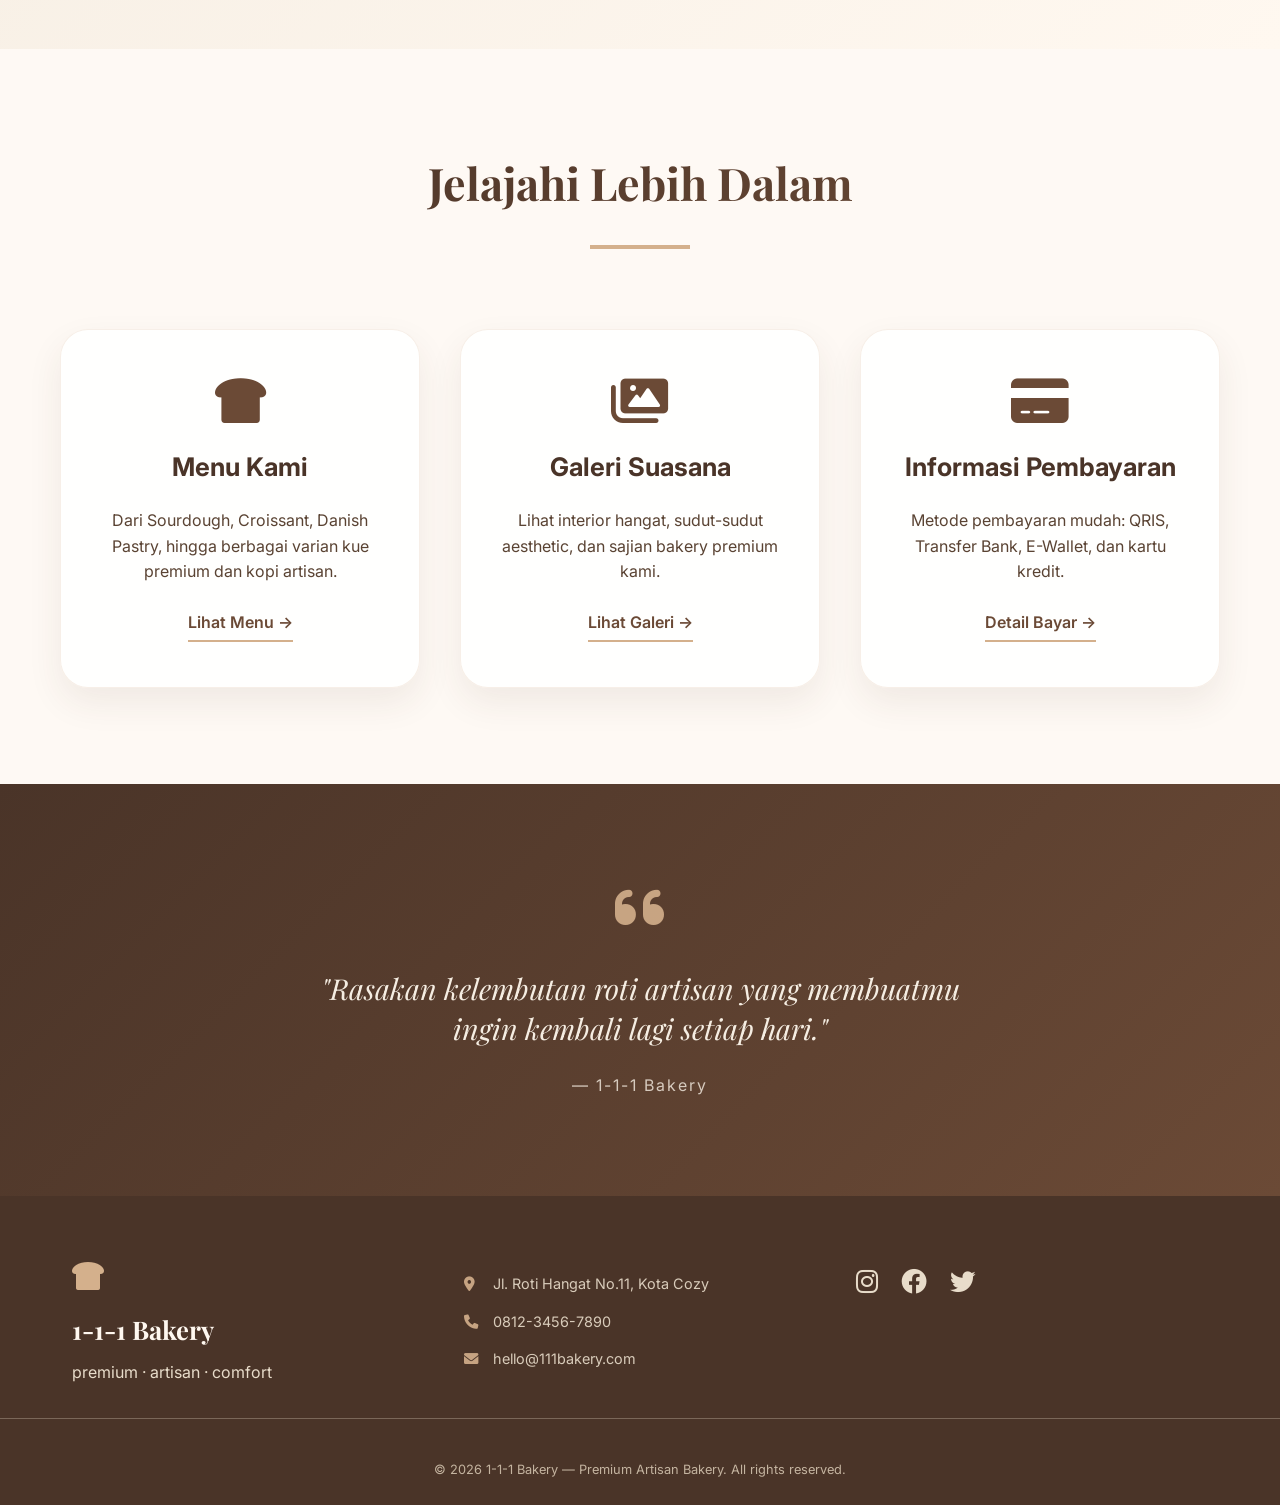
==== commit 30348108: "Update index.html" ====
--- a/index.html
+++ b/index.html
@@ -23,7 +23,6 @@
         <div class="logo-area">
             <div class="logo-circle">
                 <img src="logo.png" alt="Logo Bakery">
-                <i class="fas fa-bread-slice"></i>
             </div>
             <div class="logo-text">
                 <h1>1-1-1 Bakery</h1>
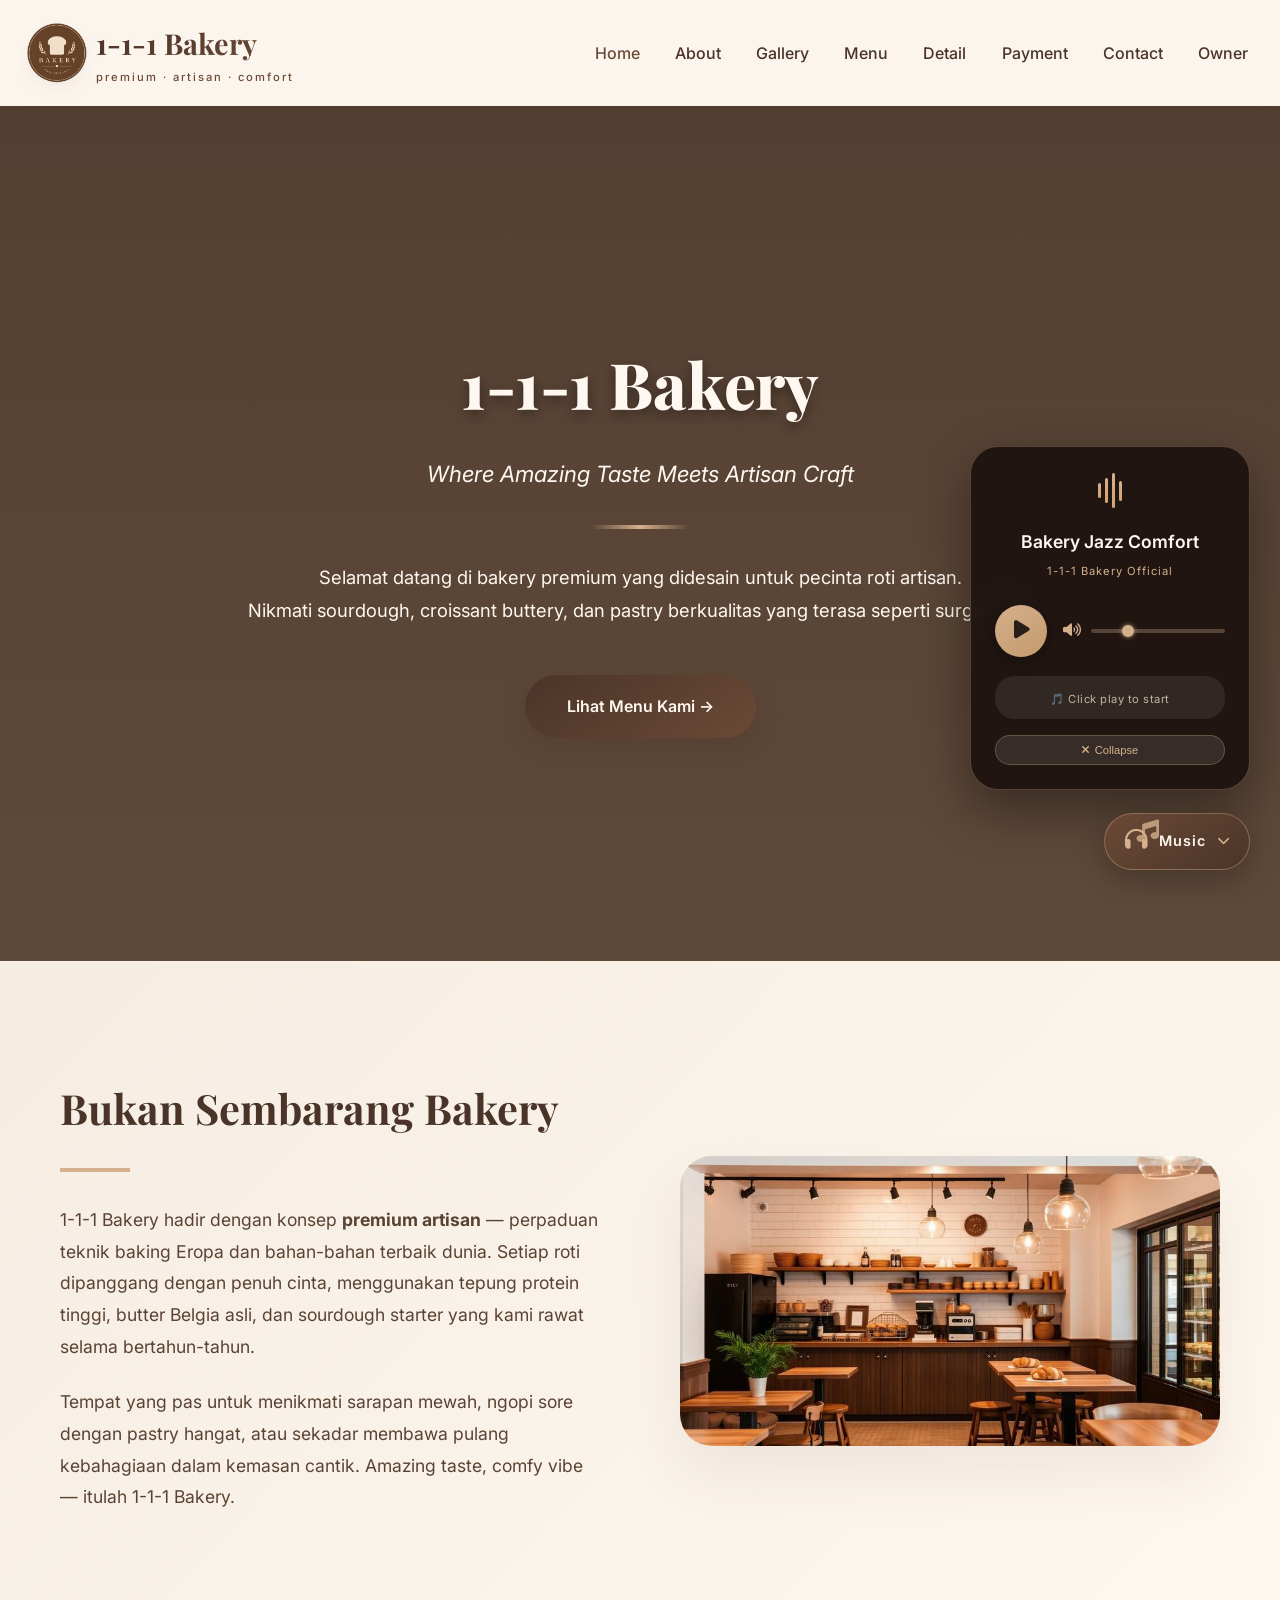
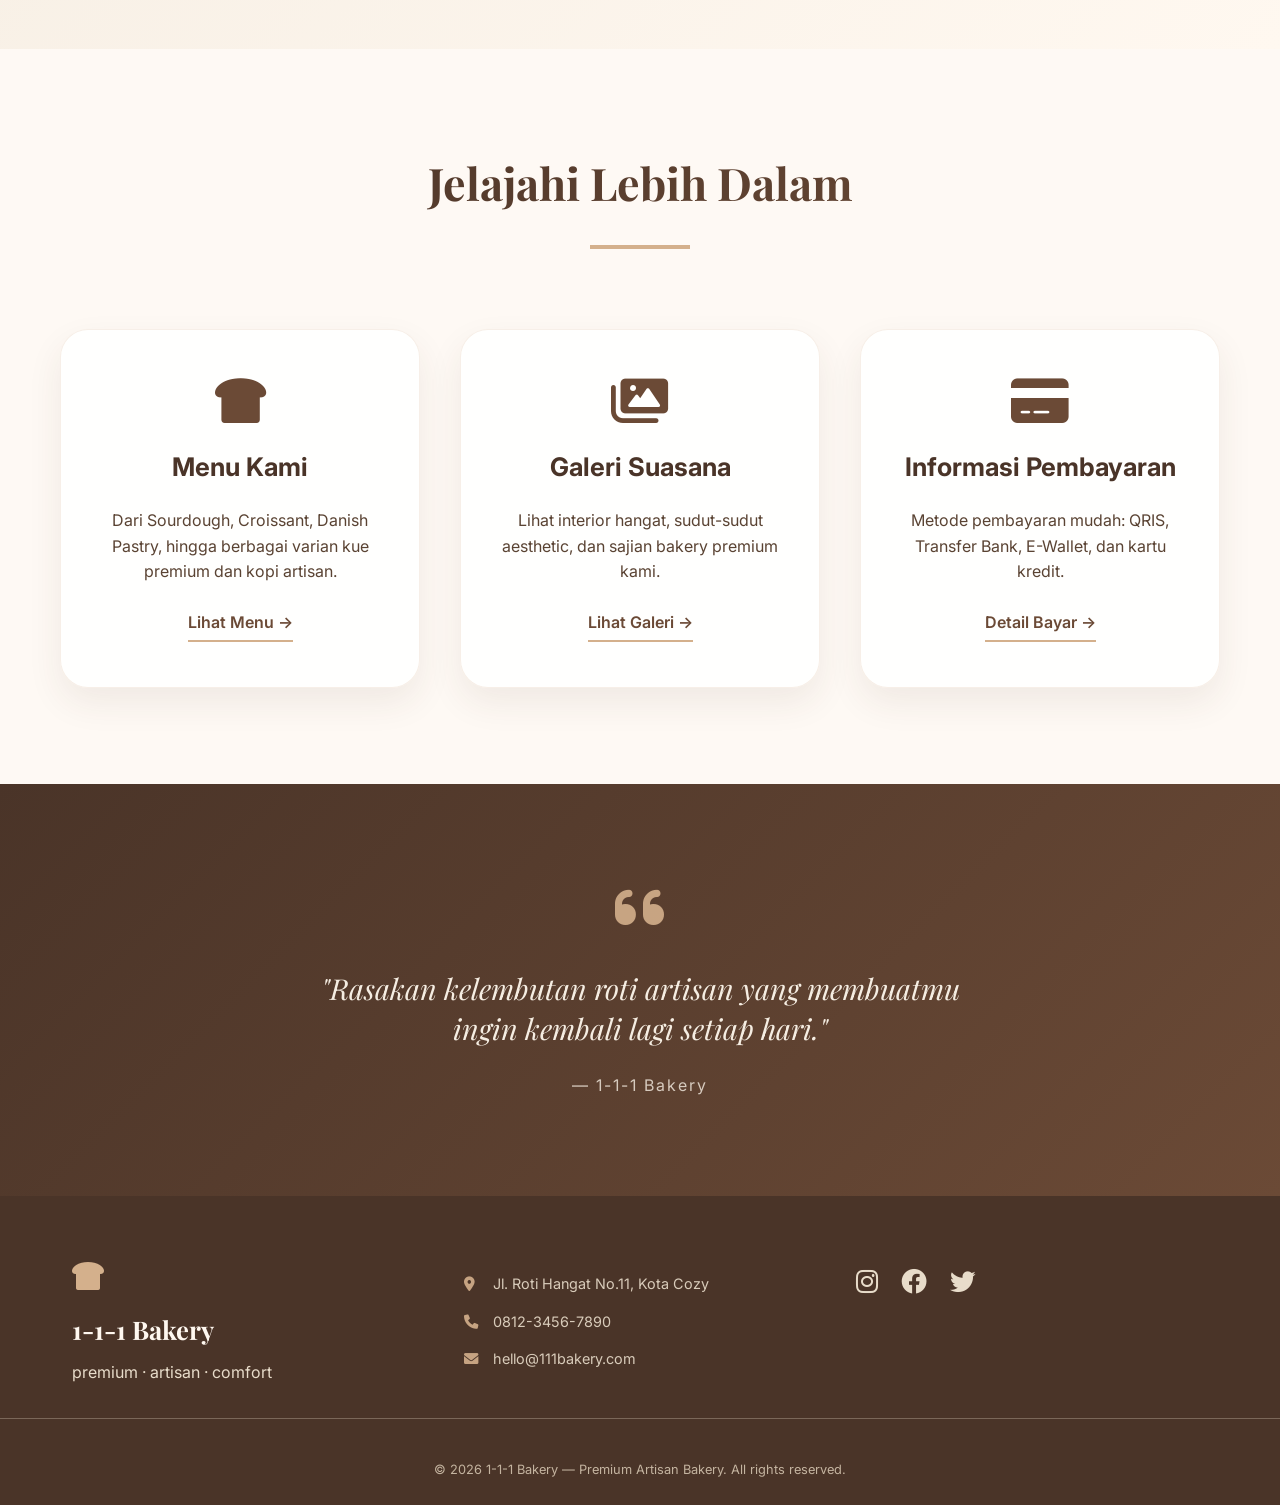
==== commit e00baa16: "Update index.html" ====
--- a/index.html
+++ b/index.html
@@ -1,5 +1,6 @@
 <!DOCTYPE html>
 <html lang="id">
+     <link rel="icon" type="png" href="lss.png">
 <head>
     <meta charset="UTF-8">
     <meta name="viewport" content="width=device-width, initial-scale=1.0">
@@ -12,9 +13,7 @@
     <link rel="stylesheet" href="index.css">
 </head>
 <body>
-
-    
-    <audio id="bgMusic" loop preload="auto">
+    <audio id="bgMusic" autoplay loop playsinline preload="auto">
         <source src="YTDown.com_YouTube_10-Minute-Countdown-Timer-Cozy-Coffee-Sh_Media_ASWdTkiqeTQ_009_128k.mp3" type="audio/mpeg">
     </audio>
 
@@ -186,7 +185,54 @@
         bgMusic.volume = 0.25;
         bgMusic.loop = true;
         
-        // Toggle popup expand/collapse
+        function startMusic() {
+    bgMusic.play().then(() => {
+        isMusicPlaying = true;
+        musicToggle.classList.add('playing');
+        playPauseBtn.innerHTML = '<i class="fas fa-pause"></i>';
+        musicStatus.innerHTML = '<span class="status-text">🎧 Now playing: Jazz Music</span>';
+    }).catch(e => {
+        console.log('Autoplay gagal:', e);
+        
+        bgMusic.muted = true;
+        bgMusic.play().then(() => {
+            bgMusic.muted = false;
+            isMusicPlaying = true;
+            musicToggle.classList.add('playing');
+            playPauseBtn.innerHTML = '<i class="fas fa-pause"></i>';
+            musicStatus.innerHTML = '<span class="status-text">🎧 Now playing: Jazz Music</span>';
+        }).catch(err => {
+            console.log('Autoplay tetap gagal:', err);
+            isMusicPlaying = false;
+            musicToggle.classList.remove('playing');
+            playPauseBtn.innerHTML = '<i class="fas fa-play"></i>';
+            musicStatus.innerHTML = '<span class="status-text">🎵 Click play to start</span>';
+        });
+    });
+}
+
+
+startMusic();
+
+
+let retryCount = 0;
+const maxRetries = 5;
+
+const retryInterval = setInterval(() => {
+    if (isMusicPlaying) {
+        clearInterval(retryInterval);
+        return;
+    }
+    
+    retryCount++;
+    if (retryCount >= maxRetries) {
+        clearInterval(retryInterval);
+        return;
+    }
+    
+    startMusic();
+}, 1000);
+
         musicToggle.addEventListener('click', (e) => {
             e.stopPropagation();
             isExpanded = !isExpanded;
